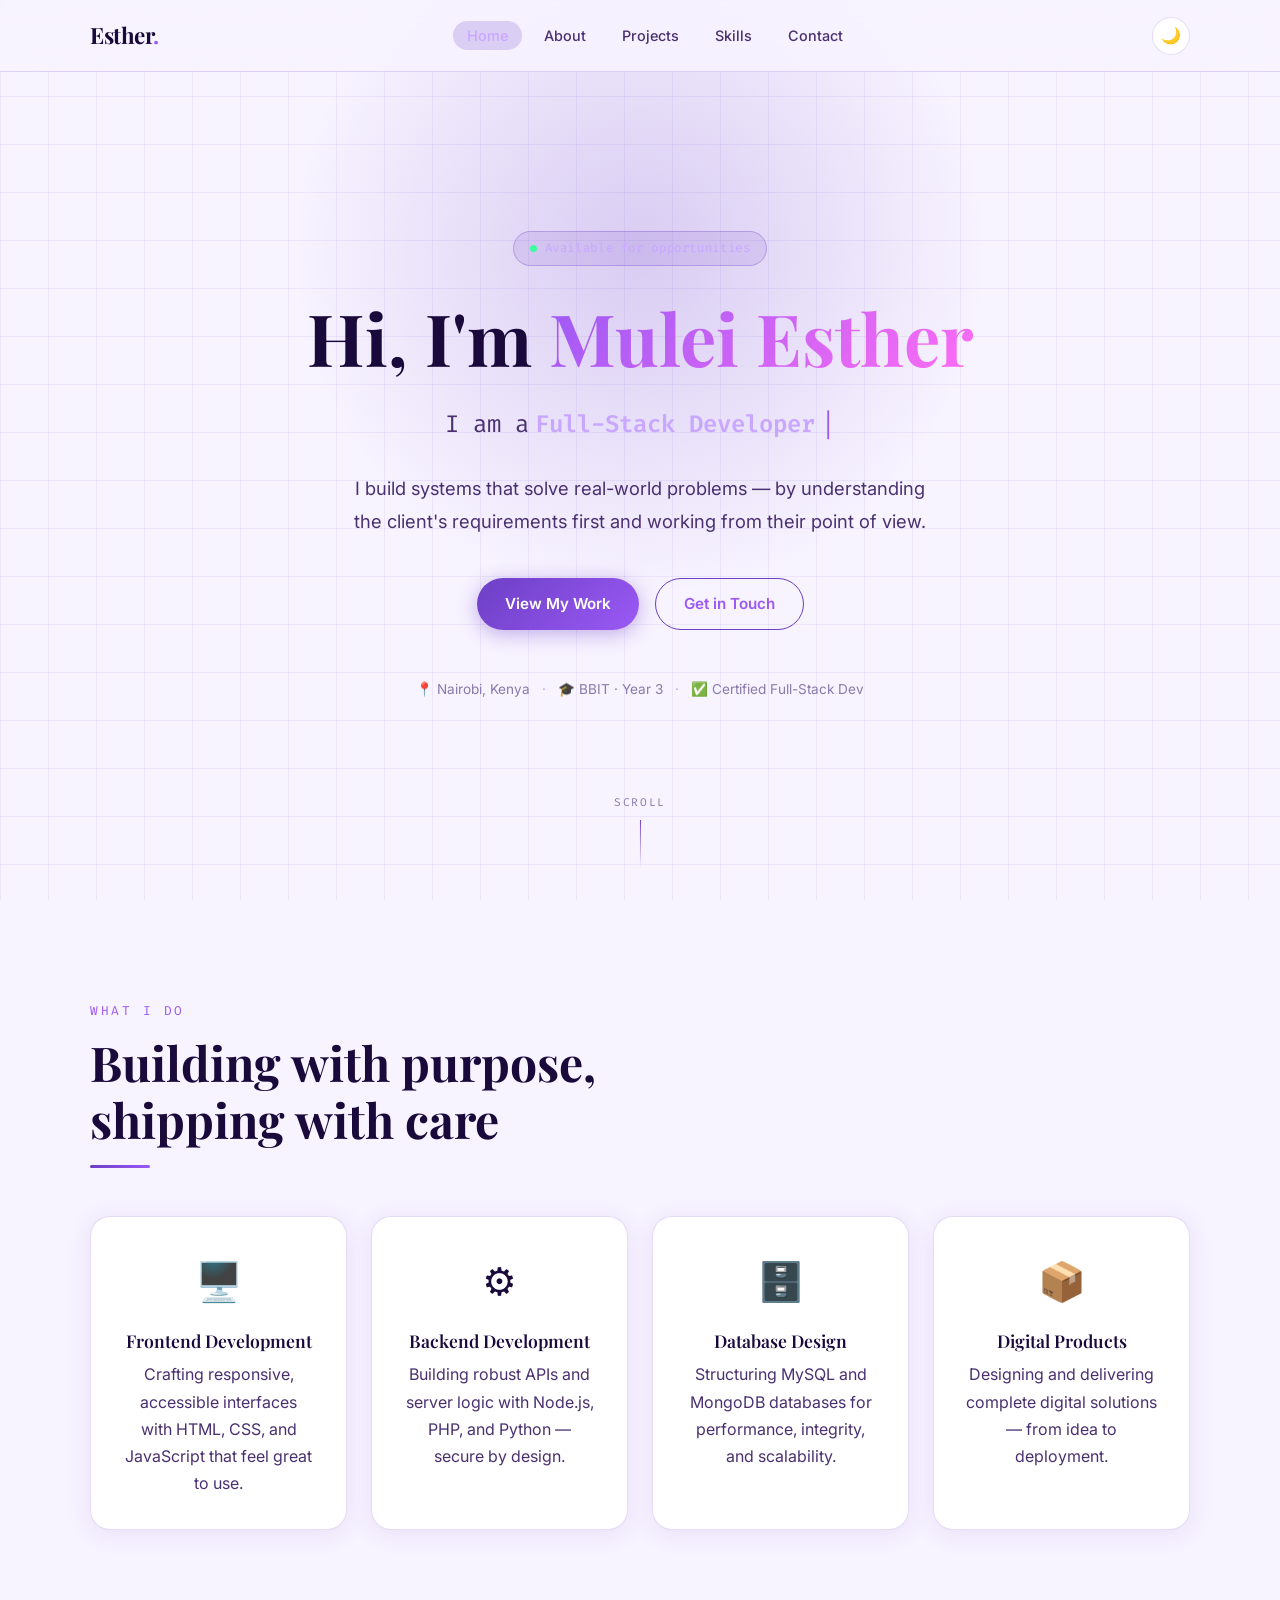
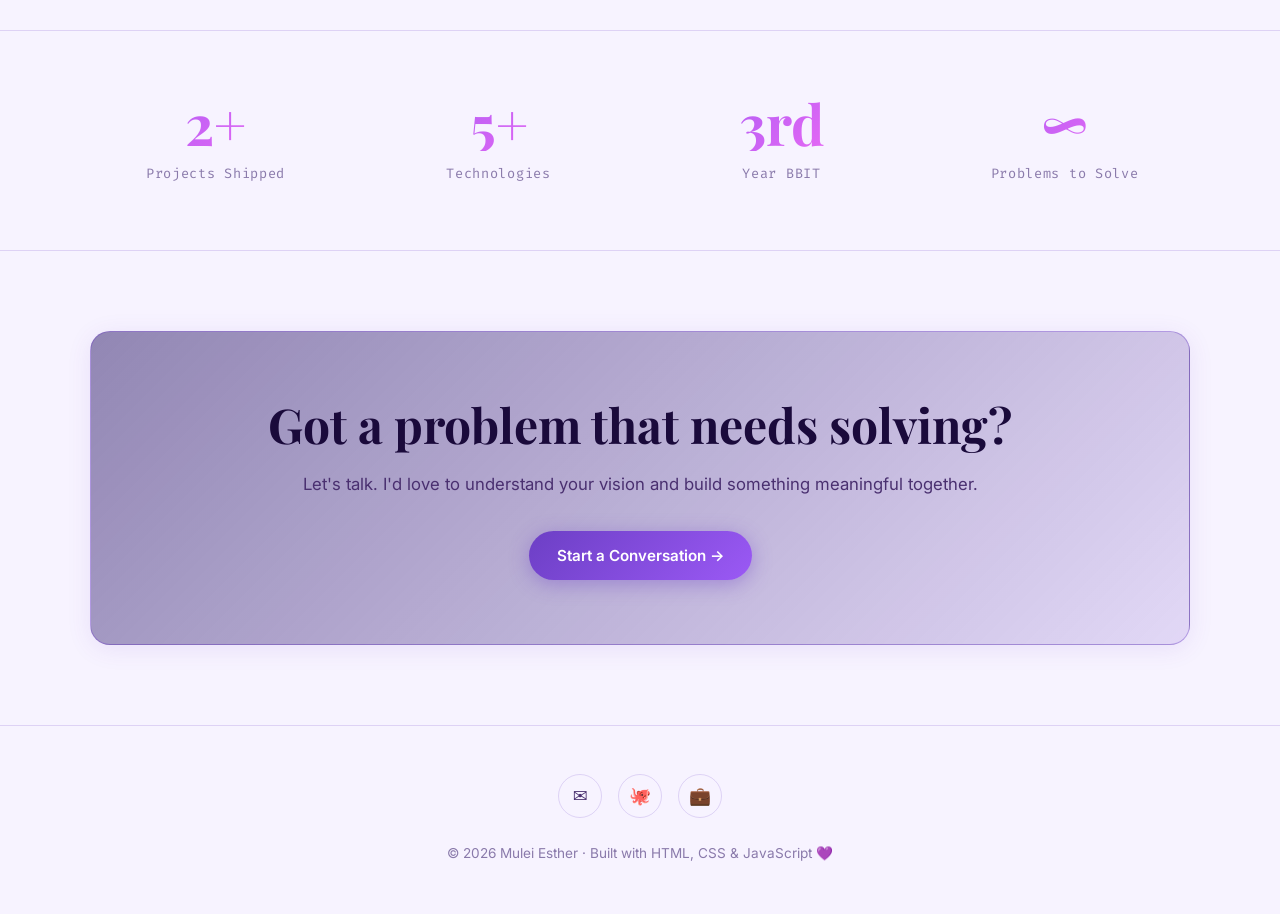
==== index.html @ 71c7cb16 "initial portfolio commit" ====
<!DOCTYPE html>
<html lang="en">
<head>
  <meta charset="UTF-8" />
  <meta name="viewport" content="width=device-width, initial-scale=1.0" />
  <meta name="description" content="Mulei Esther — Full-Stack Developer based in Nairobi, Kenya. Building systems that solve real-world problems." />
  <!-- Security headers via meta tags -->
  <meta http-equiv="X-Content-Type-Options" content="nosniff" />
  <meta http-equiv="X-Frame-Options" content="DENY" />
  <meta http-equiv="Referrer-Policy" content="strict-origin-when-cross-origin" />
  <meta http-equiv="Permissions-Policy" content="camera=(), microphone=(), geolocation=()" />
  <title>Mulei Esther — Full-Stack Developer</title>
  <link rel="preconnect" href="https://fonts.googleapis.com" />
  <link rel="preconnect" href="https://fonts.gstatic.com" crossorigin />
  <link href="https://fonts.googleapis.com/css2?family=Playfair+Display:wght@700&family=Inter:wght@400;500;600&family=Fira+Code:wght@400;500&display=swap" rel="stylesheet" />
  <link rel="stylesheet" href="css/style.css" />
  <link rel="stylesheet" href="css/home.css" />
</head>
<body>

  <!-- NAVBAR -->
  <nav class="navbar" role="navigation" aria-label="Main navigation">
    <div class="container">
      <a class="nav-logo" href="index.html">Esther<span>.</span></a>
      <ul class="nav-links">
        <li><a href="index.html">Home</a></li>
        <li><a href="pages/about.html">About</a></li>
        <li><a href="pages/projects.html">Projects</a></li>
        <li><a href="pages/skills.html">Skills</a></li>
        <li><a href="pages/contact.html">Contact</a></li>
      </ul>
      <div class="nav-actions">
        <button class="theme-toggle" aria-label="Toggle light/dark mode" title="Toggle theme">
          <span class="theme-icon">☀️</span>
        </button>
        <button class="hamburger" aria-label="Open menu" aria-expanded="false">
          <span></span><span></span><span></span>
        </button>
      </div>
    </div>
  </nav>

  <!-- MOBILE MENU -->
  <div class="mobile-menu" role="navigation" aria-label="Mobile navigation">
    <a href="index.html">Home</a>
    <a href="pages/about.html">About</a>
    <a href="pages/projects.html">Projects</a>
    <a href="pages/skills.html">Skills</a>
    <a href="pages/contact.html">Contact</a>
  </div>

  <main>
    <!-- HERO -->
    <section class="hero" aria-label="Introduction">
      <div class="hero-bg-grid" aria-hidden="true"></div>
      <div class="hero-glow" aria-hidden="true"></div>

      <div class="container hero-content">
        <div class="hero-badge reveal">
          <span class="badge-dot"></span>
          <span>Available for opportunities</span>
        </div>

        <h1 class="hero-title reveal">
          Hi, I'm <span class="gradient-text">Mulei Esther</span>
        </h1>

        <div class="hero-typed reveal">
          <span class="typed-prefix">I am a </span>
          <span class="typed-word"></span>
          <span class="typed-cursor" aria-hidden="true">|</span>
        </div>

        <p class="hero-tagline reveal">
          I build systems that solve real-world problems — by understanding the client's
          requirements first and working from their point of view.
        </p>

        <div class="hero-cta reveal">
          <a href="pages/projects.html" class="btn btn-primary">View My Work</a>
          <a href="pages/contact.html" class="btn btn-outline">Get in Touch</a>
        </div>

        <div class="hero-meta reveal">
          <span class="meta-item">📍 Nairobi, Kenya</span>
          <span class="meta-divider">·</span>
          <span class="meta-item">🎓 BBIT · Year 3</span>
          <span class="meta-divider">·</span>
          <span class="meta-item">✅ Certified Full-Stack Dev</span>
        </div>
      </div>

      <div class="hero-scroll-hint" aria-hidden="true">
        <span>scroll</span>
        <div class="scroll-line"></div>
      </div>
    </section>

    <!-- WHAT I DO -->
    <section class="what-i-do">
      <div class="container">
        <p class="section-label">What I Do</p>
        <h2 class="section-title">Building with purpose,<br/>shipping with care</h2>
        <div class="divider"></div>

        <div class="services-grid">
          <div class="service-card card reveal">
            <div class="service-icon">🖥️</div>
            <h3>Frontend Development</h3>
            <p>Crafting responsive, accessible interfaces with HTML, CSS, and JavaScript that feel great to use.</p>
          </div>
          <div class="service-card card reveal">
            <div class="service-icon">⚙️</div>
            <h3>Backend Development</h3>
            <p>Building robust APIs and server logic with Node.js, PHP, and Python — secure by design.</p>
          </div>
          <div class="service-card card reveal">
            <div class="service-icon">🗄️</div>
            <h3>Database Design</h3>
            <p>Structuring MySQL and MongoDB databases for performance, integrity, and scalability.</p>
          </div>
          <div class="service-card card reveal">
            <div class="service-icon">📦</div>
            <h3>Digital Products</h3>
            <p>Designing and delivering complete digital solutions — from idea to deployment.</p>
          </div>
        </div>
      </div>
    </section>

    <!-- QUICK STATS -->
    <section class="stats-section">
      <div class="container">
        <div class="stats-grid">
          <div class="stat-item reveal">
            <span class="stat-number gradient-text">2+</span>
            <span class="stat-label">Projects Shipped</span>
          </div>
          <div class="stat-item reveal">
            <span class="stat-number gradient-text">5+</span>
            <span class="stat-label">Technologies</span>
          </div>
          <div class="stat-item reveal">
            <span class="stat-number gradient-text">3rd</span>
            <span class="stat-label">Year BBIT</span>
          </div>
          <div class="stat-item reveal">
            <span class="stat-number gradient-text">∞</span>
            <span class="stat-label">Problems to Solve</span>
          </div>
        </div>
      </div>
    </section>

    <!-- CTA STRIP -->
    <section class="cta-strip">
      <div class="container">
        <div class="cta-card card reveal">
          <h2>Got a problem that needs solving?</h2>
          <p>Let's talk. I'd love to understand your vision and build something meaningful together.</p>
          <a href="pages/contact.html" class="btn btn-primary">Start a Conversation →</a>
        </div>
      </div>
    </section>
  </main>

  <!-- FOOTER -->
  <footer class="footer">
    <div class="container">
      <div class="footer-socials">
        <a href="mailto:essyart.essizverses1@gmail.com" aria-label="Email" title="Email">✉️</a>
        <a href="https://github.com/muleiesther8" target="_blank" rel="noopener noreferrer" aria-label="GitHub" title="GitHub">🐙</a>
        <a href="https://www.linkedin.com/in/esther-mulei-98b2b3321" target="_blank" rel="noopener noreferrer" aria-label="LinkedIn" title="LinkedIn">💼</a>
      </div>
      <p>© <span id="year"></span> Mulei Esther · Built with HTML, CSS & JavaScript 💜</p>
    </div>
  </footer>

  <button class="back-to-top" aria-label="Back to top" title="Back to top">↑</button>

  <script src="js/main.js"></script>
  <script>document.getElementById('year').textContent = new Date().getFullYear();</script>
</body>
</html>
---- css/style.css ----
/* =============================================
   ESTHER MULEI PORTFOLIO — MAIN STYLESHEET
   Purple-forward · Secure · Responsive
   ============================================= */

/* === DESIGN TOKENS === */
:root {
  --purple-deep:    #2D1B69;
  --purple-mid:     #6C3FC5;
  --purple-bright:  #9B59F5;
  --purple-soft:    #C9A7FF;
  --purple-glow:    #EDE0FF;

  --bg-dark:        #0D0A1A;
  --bg-card:        #16102B;
  --bg-card-hover:  #1E1540;

  --text-primary:   #F0EAFF;
  --text-secondary: #B09FD8;
  --text-muted:     #7A6A9B;

  --accent:         #FF6DF4;
  --success:        #3DFFA0;
  --warning:        #FFD166;
  --error:          #FF6B6B;

  --border:         rgba(108, 63, 197, 0.25);
  --border-hover:   rgba(155, 89, 245, 0.6);

  --radius-sm:      6px;
  --radius-md:      12px;
  --radius-lg:      20px;
  --radius-pill:    999px;

  --shadow-card:    0 4px 24px rgba(108, 63, 197, 0.15);
  --shadow-glow:    0 0 40px rgba(155, 89, 245, 0.2);

  --font-display:   'Playfair Display', Georgia, serif;
  --font-body:      'Inter', system-ui, sans-serif;
  --font-mono:      'Fira Code', 'Courier New', monospace;

  --nav-height:     72px;
  --transition:     0.3s cubic-bezier(0.4, 0, 0.2, 1);
}

/* Light mode */
[data-theme="light"] {
  --bg-dark:        #F7F3FF;
  --bg-card:        #FFFFFF;
  --bg-card-hover:  #F0E8FF;
  --text-primary:   #1A0A3B;
  --text-secondary: #4A3070;
  --text-muted:     #8A7AAB;
  --border:         rgba(108, 63, 197, 0.18);
  --shadow-card:    0 4px 24px rgba(108, 63, 197, 0.10);
}

/* === RESET & BASE === */
*, *::before, *::after { box-sizing: border-box; margin: 0; padding: 0; }

html { scroll-behavior: smooth; font-size: 16px; }

body {
  font-family: var(--font-body);
  background: var(--bg-dark);
  color: var(--text-primary);
  line-height: 1.7;
  transition: background var(--transition), color var(--transition);
  overflow-x: hidden;
}

img { max-width: 100%; display: block; }
a { color: var(--purple-bright); text-decoration: none; transition: color var(--transition); }
a:hover { color: var(--purple-soft); }
a:focus-visible { outline: 2px solid var(--purple-bright); outline-offset: 3px; border-radius: 3px; }

/* === TYPOGRAPHY === */
h1, h2, h3, h4 { font-family: var(--font-display); line-height: 1.2; }

h1 { font-size: clamp(2.4rem, 6vw, 4.5rem); font-weight: 700; }
h2 { font-size: clamp(1.8rem, 4vw, 3rem); font-weight: 700; }
h3 { font-size: clamp(1.2rem, 2.5vw, 1.6rem); font-weight: 600; }
p  { font-size: 1rem; color: var(--text-secondary); }

.mono { font-family: var(--font-mono); font-size: 0.85em; }

/* === LAYOUT === */
.container {
  width: 90%;
  max-width: 1100px;
  margin: 0 auto;
}

section { padding: 100px 0; }

.section-label {
  font-family: var(--font-mono);
  font-size: 0.8rem;
  letter-spacing: 0.2em;
  text-transform: uppercase;
  color: var(--purple-bright);
  margin-bottom: 12px;
}

.section-title {
  margin-bottom: 16px;
}

.section-subtitle {
  font-size: 1.1rem;
  color: var(--text-secondary);
  max-width: 560px;
  margin-bottom: 56px;
}

/* === NAVBAR === */
.navbar {
  position: fixed;
  top: 0; left: 0; right: 0;
  height: var(--nav-height);
  z-index: 1000;
  background: rgba(13, 10, 26, 0.85);
  backdrop-filter: blur(16px);
  -webkit-backdrop-filter: blur(16px);
  border-bottom: 1px solid var(--border);
  transition: background var(--transition);
}

[data-theme="light"] .navbar {
  background: rgba(247, 243, 255, 0.88);
}

.navbar .container {
  height: 100%;
  display: flex;
  align-items: center;
  justify-content: space-between;
}

.nav-logo {
  font-family: var(--font-display);
  font-size: 1.4rem;
  font-weight: 700;
  color: var(--text-primary);
  letter-spacing: -0.02em;
}

.nav-logo span { color: var(--purple-bright); }

.nav-links {
  display: flex;
  align-items: center;
  gap: 8px;
  list-style: none;
}

.nav-links a {
  font-size: 0.9rem;
  font-weight: 500;
  color: var(--text-secondary);
  padding: 6px 14px;
  border-radius: var(--radius-pill);
  transition: all var(--transition);
}

.nav-links a:hover,
.nav-links a.active {
  color: var(--text-primary);
  background: rgba(108, 63, 197, 0.2);
}

.nav-links a.active {
  color: var(--purple-soft);
}

.nav-actions {
  display: flex;
  align-items: center;
  gap: 12px;
}

/* Theme toggle */
.theme-toggle {
  background: var(--bg-card);
  border: 1px solid var(--border);
  color: var(--text-secondary);
  width: 38px; height: 38px;
  border-radius: var(--radius-pill);
  cursor: pointer;
  display: flex; align-items: center; justify-content: center;
  font-size: 1rem;
  transition: all var(--transition);
}

.theme-toggle:hover {
  border-color: var(--purple-bright);
  color: var(--purple-bright);
}

/* Hamburger */
.hamburger {
  display: none;
  flex-direction: column;
  gap: 5px;
  cursor: pointer;
  background: none;
  border: none;
  padding: 4px;
}

.hamburger span {
  display: block;
  width: 24px; height: 2px;
  background: var(--text-primary);
  border-radius: 2px;
  transition: all var(--transition);
}

.hamburger.open span:nth-child(1) { transform: translateY(7px) rotate(45deg); }
.hamburger.open span:nth-child(2) { opacity: 0; }
.hamburger.open span:nth-child(3) { transform: translateY(-7px) rotate(-45deg); }

/* Mobile nav */
.mobile-menu {
  display: none;
  position: fixed;
  top: var(--nav-height);
  left: 0; right: 0;
  background: var(--bg-card);
  border-bottom: 1px solid var(--border);
  padding: 24px;
  z-index: 999;
  flex-direction: column;
  gap: 4px;
}

.mobile-menu.open { display: flex; }

.mobile-menu a {
  padding: 12px 16px;
  border-radius: var(--radius-md);
  color: var(--text-secondary);
  font-weight: 500;
  transition: all var(--transition);
}

.mobile-menu a:hover,
.mobile-menu a.active {
  background: rgba(108, 63, 197, 0.2);
  color: var(--text-primary);
}

/* === BUTTONS === */
.btn {
  display: inline-flex;
  align-items: center;
  gap: 8px;
  padding: 12px 28px;
  border-radius: var(--radius-pill);
  font-family: var(--font-body);
  font-size: 0.95rem;
  font-weight: 600;
  cursor: pointer;
  transition: all var(--transition);
  border: none;
  text-decoration: none;
}

.btn-primary {
  background: linear-gradient(135deg, var(--purple-mid), var(--purple-bright));
  color: #fff;
  box-shadow: 0 4px 20px rgba(108, 63, 197, 0.4);
}

.btn-primary:hover {
  transform: translateY(-2px);
  box-shadow: 0 8px 30px rgba(108, 63, 197, 0.5);
  color: #fff;
}

.btn-outline {
  background: transparent;
  color: var(--purple-bright);
  border: 1px solid var(--purple-mid);
}

.btn-outline:hover {
  background: rgba(108, 63, 197, 0.12);
  border-color: var(--purple-bright);
  color: var(--purple-soft);
  transform: translateY(-2px);
}

.btn:focus-visible { outline: 2px solid var(--purple-bright); outline-offset: 3px; }
.btn:active { transform: translateY(0); }

/* === CARDS === */
.card {
  background: var(--bg-card);
  border: 1px solid var(--border);
  border-radius: var(--radius-lg);
  padding: 32px;
  transition: all var(--transition);
  box-shadow: var(--shadow-card);
}

.card:hover {
  border-color: var(--border-hover);
  transform: translateY(-4px);
  box-shadow: var(--shadow-glow);
  background: var(--bg-card-hover);
}

/* === GRADIENT TEXT === */
.gradient-text {
  background: linear-gradient(135deg, var(--purple-bright), var(--accent));
  -webkit-background-clip: text;
  -webkit-text-fill-color: transparent;
  background-clip: text;
}

/* === PILL TAGS === */
.tag {
  display: inline-block;
  font-family: var(--font-mono);
  font-size: 0.75rem;
  padding: 4px 12px;
  border-radius: var(--radius-pill);
  background: rgba(108, 63, 197, 0.18);
  border: 1px solid rgba(108, 63, 197, 0.35);
  color: var(--purple-soft);
  transition: all var(--transition);
}

.tag:hover {
  background: rgba(108, 63, 197, 0.3);
  border-color: var(--purple-bright);
}

/* === DIVIDER === */
.divider {
  width: 60px; height: 3px;
  background: linear-gradient(90deg, var(--purple-mid), var(--purple-bright));
  border-radius: var(--radius-pill);
  margin-bottom: 48px;
}

/* === PAGE HERO (inner pages) === */
.page-hero {
  padding: calc(var(--nav-height) + 80px) 0 80px;
  text-align: center;
  background: radial-gradient(ellipse 80% 60% at 50% 0%, rgba(108,63,197,0.18) 0%, transparent 70%);
}

.page-hero h1 { margin-bottom: 16px; }
.page-hero p { font-size: 1.15rem; max-width: 520px; margin: 0 auto; }

/* === FOOTER === */
.footer {
  padding: 48px 0;
  border-top: 1px solid var(--border);
  text-align: center;
}

.footer-socials {
  display: flex;
  justify-content: center;
  gap: 16px;
  margin-bottom: 24px;
}

.footer-socials a {
  width: 44px; height: 44px;
  border-radius: var(--radius-pill);
  border: 1px solid var(--border);
  display: flex; align-items: center; justify-content: center;
  font-size: 1.1rem;
  color: var(--text-secondary);
  transition: all var(--transition);
}

.footer-socials a:hover {
  border-color: var(--purple-bright);
  color: var(--purple-bright);
  background: rgba(108, 63, 197, 0.12);
  transform: translateY(-2px);
}

.footer p { font-size: 0.85rem; color: var(--text-muted); }

/* === SCROLL REVEAL === */
.reveal {
  opacity: 0;
  transform: translateY(28px);
  transition: opacity 0.6s ease, transform 0.6s ease;
}

.reveal.visible {
  opacity: 1;
  transform: translateY(0);
}

/* === BACK TO TOP === */
.back-to-top {
  position: fixed;
  bottom: 32px; right: 32px;
  width: 44px; height: 44px;
  background: var(--purple-mid);
  color: #fff;
  border: none;
  border-radius: var(--radius-pill);
  cursor: pointer;
  font-size: 1.2rem;
  display: none;
  align-items: center;
  justify-content: center;
  z-index: 900;
  transition: all var(--transition);
  box-shadow: 0 4px 16px rgba(108, 63, 197, 0.4);
}

.back-to-top.visible { display: flex; }
.back-to-top:hover { background: var(--purple-bright); transform: translateY(-3px); }

/* === REDUCED MOTION === */
@media (prefers-reduced-motion: reduce) {
  *, *::before, *::after {
    animation-duration: 0.01ms !important;
    transition-duration: 0.01ms !important;
  }
  .reveal { opacity: 1; transform: none; }
}

/* === RESPONSIVE === */
@media (max-width: 768px) {
  .nav-links { display: none; }
  .hamburger { display: flex; }
  section { padding: 72px 0; }
  .btn { padding: 11px 22px; }
}

@media (max-width: 480px) {
  .container { width: 94%; }
}
---- css/home.css ----
/* =============================================
   HOME PAGE STYLES
   ============================================= */

/* === HERO === */
.hero {
  min-height: 100vh;
  display: flex;
  align-items: center;
  justify-content: center;
  position: relative;
  overflow: hidden;
  padding: calc(var(--nav-height) + 40px) 0 80px;
}

.hero-bg-grid {
  position: absolute;
  inset: 0;
  background-image:
    linear-gradient(rgba(108,63,197,0.08) 1px, transparent 1px),
    linear-gradient(90deg, rgba(108,63,197,0.08) 1px, transparent 1px);
  background-size: 48px 48px;
  pointer-events: none;
}

.hero-glow {
  position: absolute;
  top: -100px; left: 50%;
  transform: translateX(-50%);
  width: 700px; height: 700px;
  background: radial-gradient(circle, rgba(108,63,197,0.22) 0%, transparent 70%);
  pointer-events: none;
}

.hero-content {
  text-align: center;
  position: relative;
  z-index: 1;
  display: flex;
  flex-direction: column;
  align-items: center;
}

.hero-badge {
  display: inline-flex;
  align-items: center;
  gap: 8px;
  font-family: var(--font-mono);
  font-size: 0.78rem;
  color: var(--purple-soft);
  background: rgba(108,63,197,0.12);
  border: 1px solid rgba(108,63,197,0.3);
  padding: 6px 16px;
  border-radius: var(--radius-pill);
  margin-bottom: 28px;
  letter-spacing: 0.05em;
}

.badge-dot {
  width: 7px; height: 7px;
  background: var(--success);
  border-radius: 50%;
  animation: pulse 2s infinite;
}

@keyframes pulse {
  0%, 100% { opacity: 1; transform: scale(1); }
  50% { opacity: 0.5; transform: scale(0.8); }
}

.hero-title {
  margin-bottom: 20px;
}

.hero-typed {
  font-size: clamp(1.1rem, 3vw, 1.5rem);
  color: var(--text-secondary);
  margin-bottom: 24px;
  height: 2em;
  display: flex;
  align-items: center;
  gap: 6px;
  font-family: var(--font-mono);
}

.typed-word {
  color: var(--purple-soft);
  font-weight: 600;
}

.typed-cursor {
  color: var(--purple-bright);
  animation: blink 1s infinite;
}

@keyframes blink {
  0%, 100% { opacity: 1; }
  50% { opacity: 0; }
}

.hero-tagline {
  font-size: clamp(1rem, 2.2vw, 1.15rem);
  max-width: 580px;
  color: var(--text-secondary);
  margin-bottom: 40px;
  line-height: 1.8;
}

.hero-cta {
  display: flex;
  gap: 16px;
  flex-wrap: wrap;
  justify-content: center;
  margin-bottom: 48px;
}

.hero-meta {
  display: flex;
  align-items: center;
  gap: 12px;
  flex-wrap: wrap;
  justify-content: center;
  font-size: 0.85rem;
  color: var(--text-muted);
}

.meta-divider { color: var(--border-hover); }

.hero-scroll-hint {
  position: absolute;
  bottom: 32px;
  left: 50%;
  transform: translateX(-50%);
  display: flex;
  flex-direction: column;
  align-items: center;
  gap: 8px;
  font-family: var(--font-mono);
  font-size: 0.7rem;
  color: var(--text-muted);
  letter-spacing: 0.15em;
  text-transform: uppercase;
}

.scroll-line {
  width: 1px;
  height: 48px;
  background: linear-gradient(to bottom, var(--purple-mid), transparent);
  animation: scrollDrop 2s infinite;
}

@keyframes scrollDrop {
  0% { transform: scaleY(0); transform-origin: top; }
  50% { transform: scaleY(1); transform-origin: top; }
  51% { transform: scaleY(1); transform-origin: bottom; }
  100% { transform: scaleY(0); transform-origin: bottom; }
}

/* === SERVICES === */
.what-i-do { background: transparent; }

.services-grid {
  display: grid;
  grid-template-columns: repeat(auto-fit, minmax(240px, 1fr));
  gap: 24px;
}

.service-card { text-align: center; }

.service-icon {
  font-size: 2.4rem;
  margin-bottom: 16px;
  display: block;
}

.service-card h3 {
  margin-bottom: 10px;
  font-size: 1.1rem;
}

/* === STATS === */
.stats-section {
  padding: 64px 0;
  border-top: 1px solid var(--border);
  border-bottom: 1px solid var(--border);
}

.stats-grid {
  display: grid;
  grid-template-columns: repeat(4, 1fr);
  gap: 32px;
  text-align: center;
}

.stat-number {
  display: block;
  font-family: var(--font-display);
  font-size: clamp(2rem, 5vw, 3.5rem);
  font-weight: 700;
  line-height: 1;
  margin-bottom: 8px;
}

.stat-label {
  font-size: 0.85rem;
  color: var(--text-muted);
  font-family: var(--font-mono);
  letter-spacing: 0.05em;
}

/* === CTA STRIP === */
.cta-strip { padding: 80px 0; }

.cta-card {
  text-align: center;
  padding: 64px 48px;
  background: linear-gradient(135deg, rgba(45,27,105,0.5), rgba(108,63,197,0.15));
  border-color: rgba(108,63,197,0.4);
}

.cta-card h2 { margin-bottom: 16px; }
.cta-card p { margin-bottom: 32px; font-size: 1.05rem; }

/* === RESPONSIVE === */
@media (max-width: 768px) {
  .stats-grid { grid-template-columns: repeat(2, 1fr); gap: 24px; }
  .cta-card { padding: 40px 24px; }
  .hero-scroll-hint { display: none; }
}

@media (max-width: 480px) {
  .stats-grid { grid-template-columns: repeat(2, 1fr); }
  .hero-cta { flex-direction: column; align-items: center; }
}
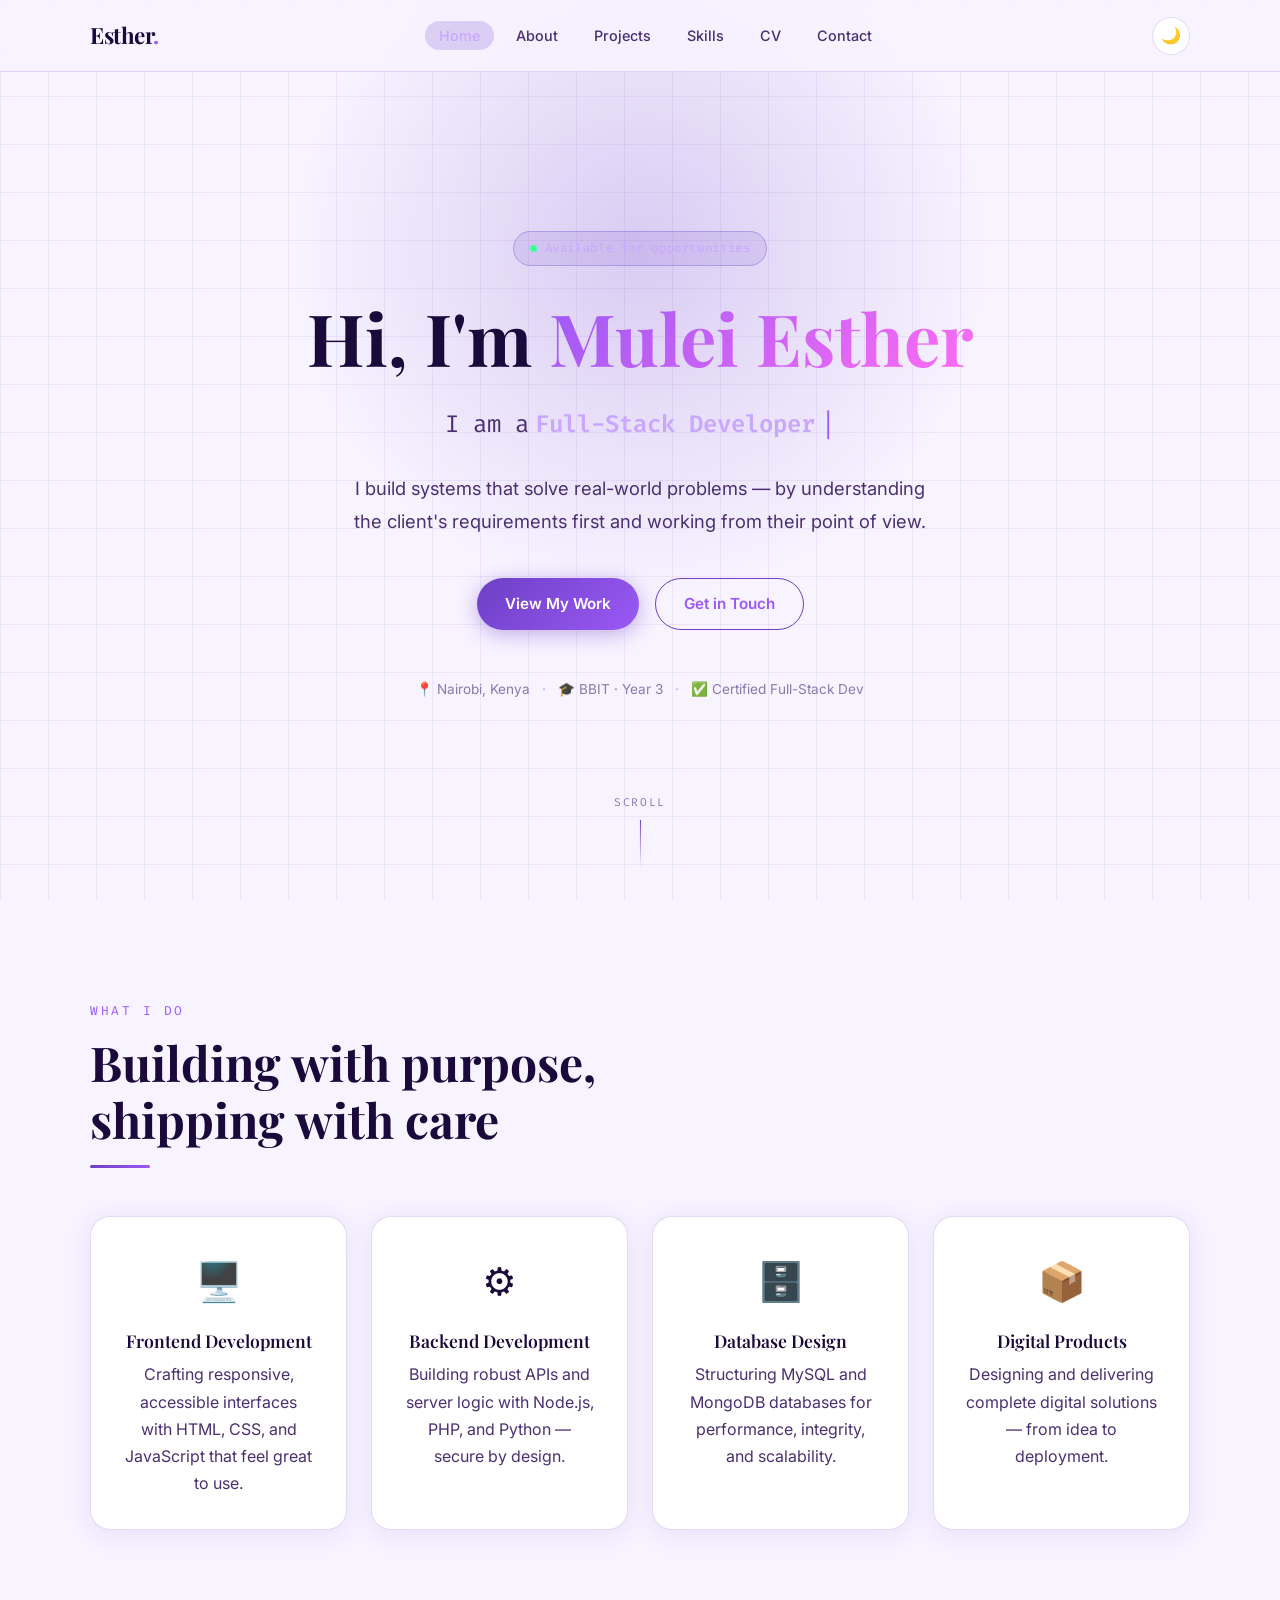
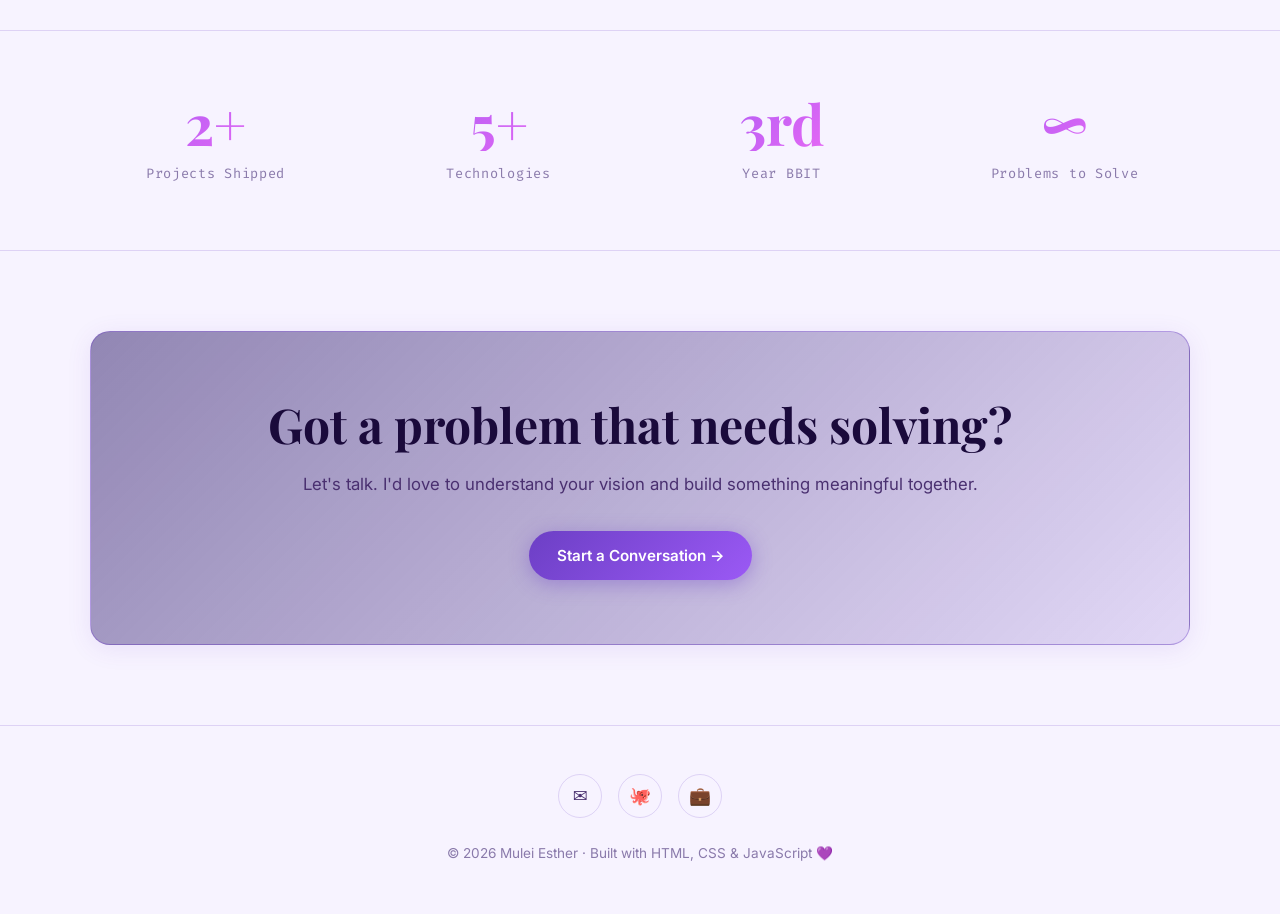
==== commit 1e0ef14b: "add CV page with download PDF" ====
--- a/index.html
+++ b/index.html
@@ -27,6 +27,7 @@
         <li><a href="pages/about.html">About</a></li>
         <li><a href="pages/projects.html">Projects</a></li>
         <li><a href="pages/skills.html">Skills</a></li>
+        <li><a href="pages/cv.html">CV</a></li>   <!-- in index.html -->
         <li><a href="pages/contact.html">Contact</a></li>
       </ul>
       <div class="nav-actions">
@@ -46,6 +47,7 @@
     <a href="pages/about.html">About</a>
     <a href="pages/projects.html">Projects</a>
     <a href="pages/skills.html">Skills</a>
+    <a href="pages/cv.html">CV</a>
     <a href="pages/contact.html">Contact</a>
   </div>
 
